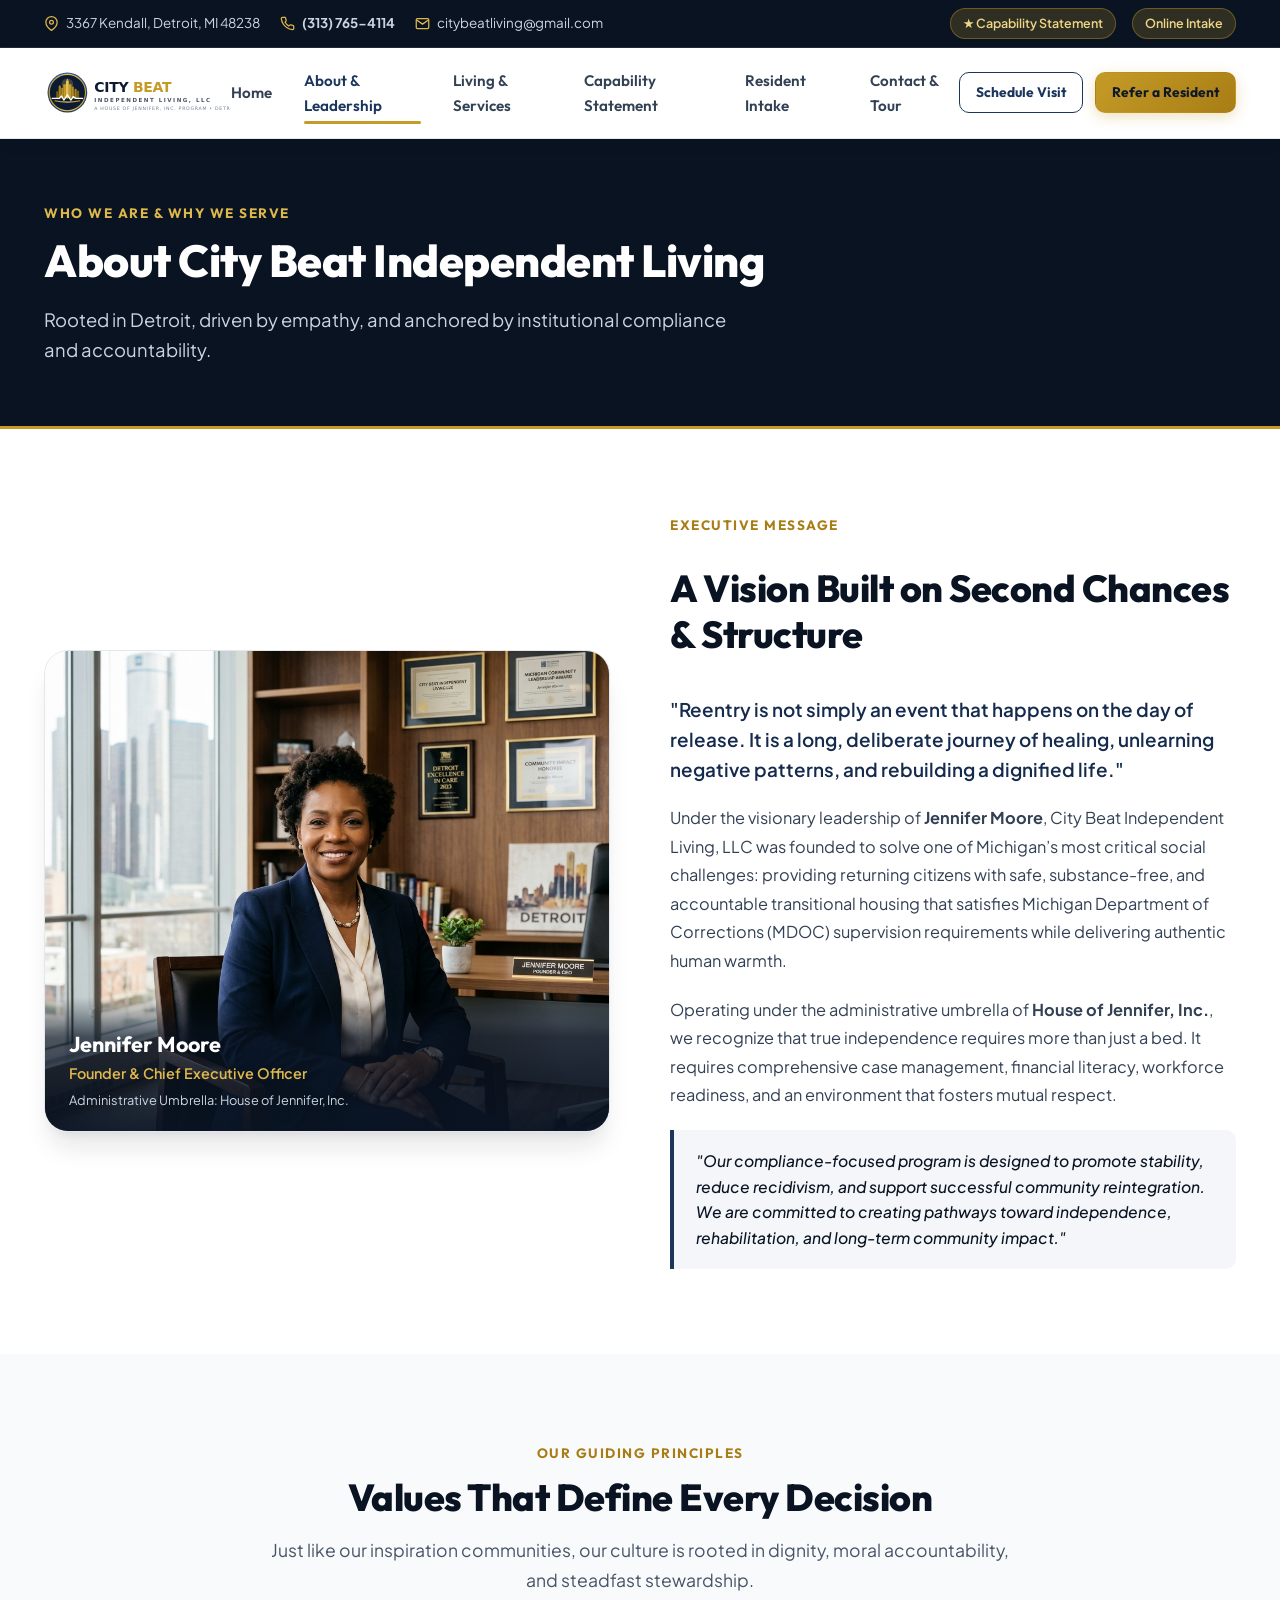
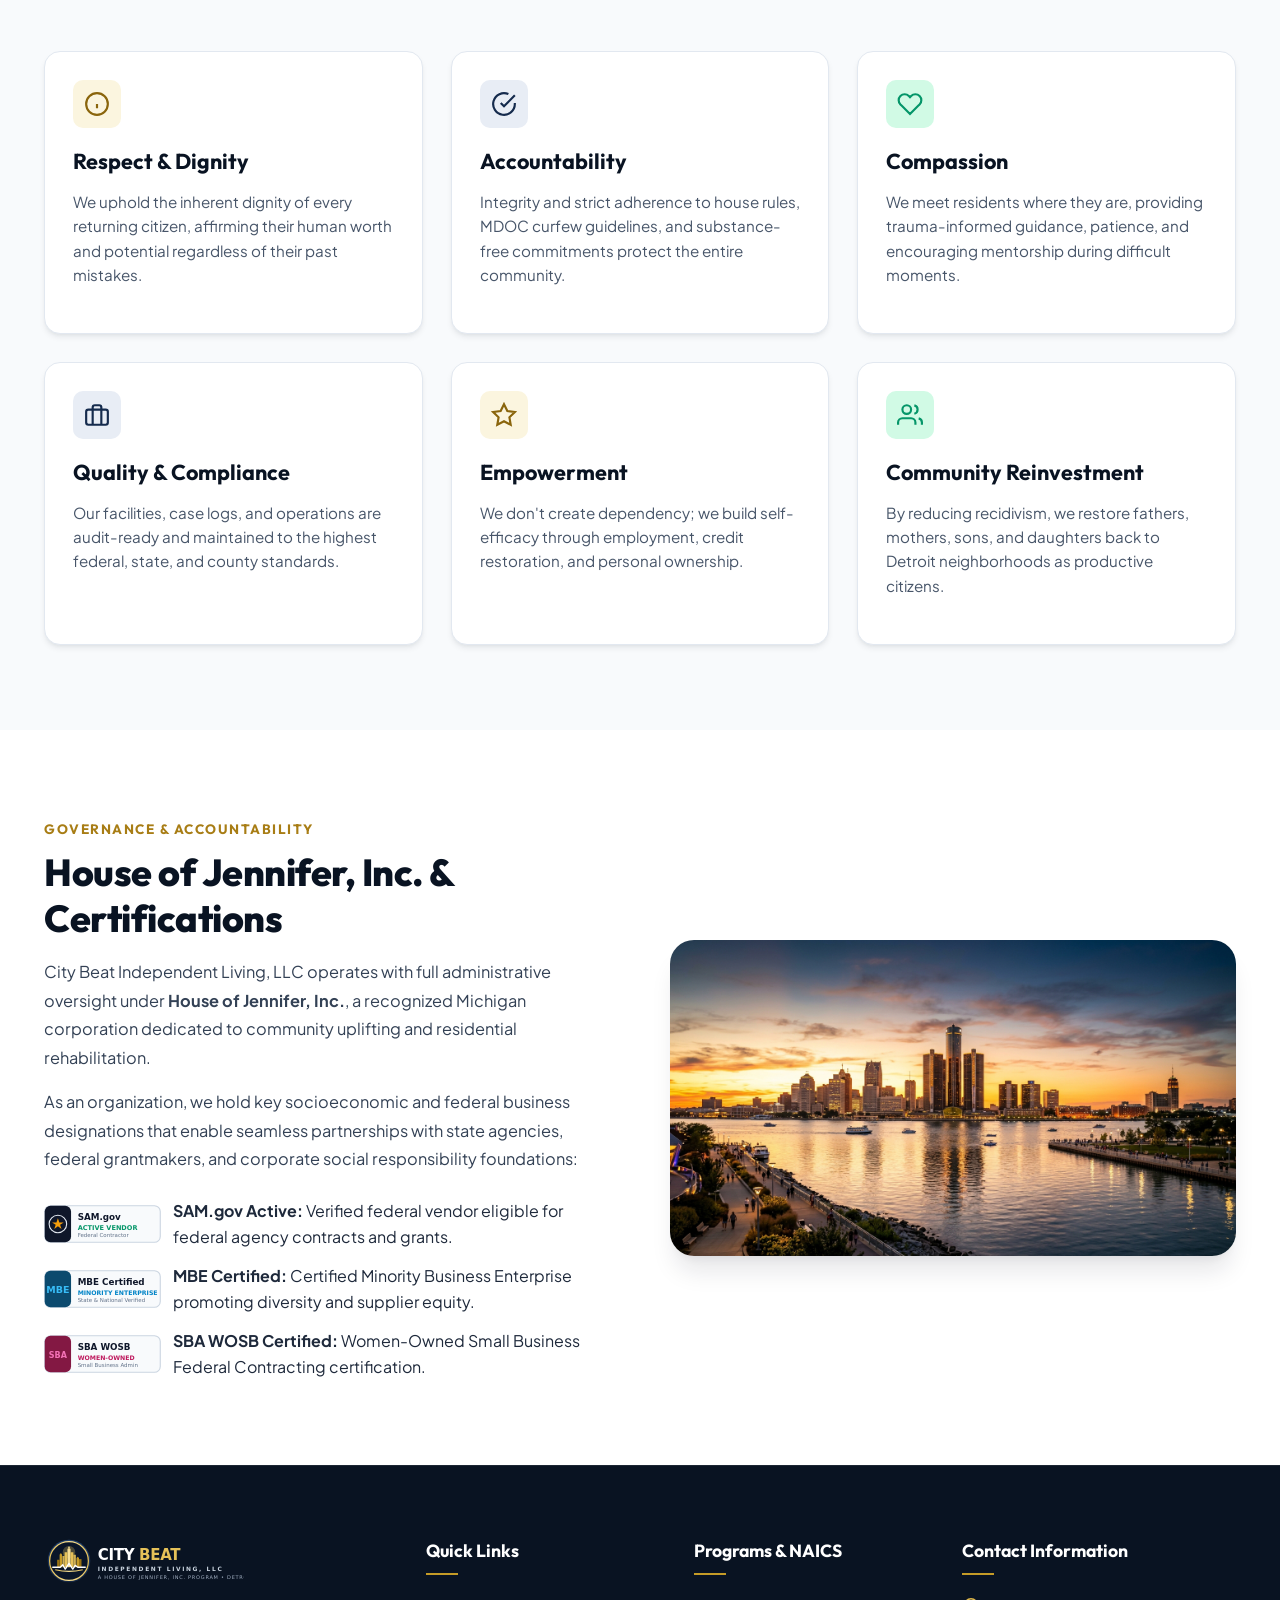
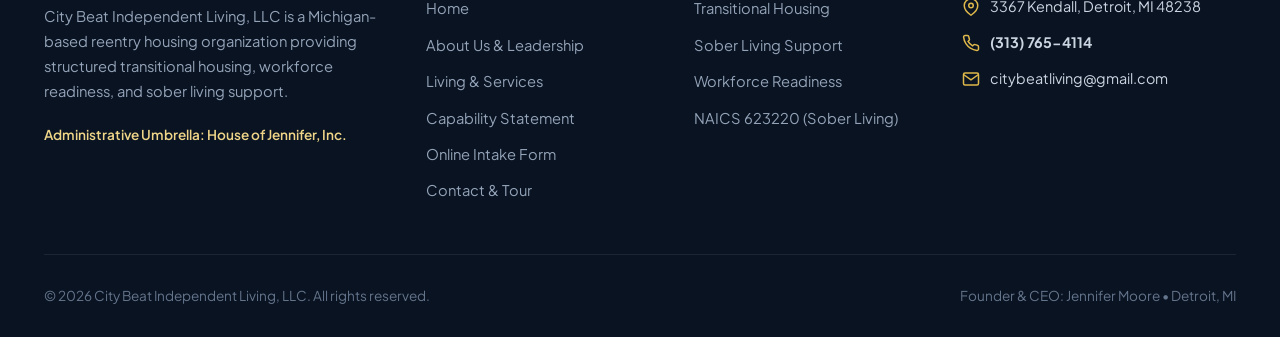
==== pages/about.html @ b64d77c6 "Build complete website for City Beat Independent Living LLC with capability statement, programs, and" ====
<!DOCTYPE html>
<html lang="en">
<head>
  <meta charset="UTF-8">
  <meta name="viewport" content="width=device-width, initial-scale=1.0">
  <title>About Us &amp; Leadership | City Beat Independent Living, LLC</title>
  <meta name="description" content="Learn about City Beat Independent Living, LLC, our Founder &amp; CEO Jennifer Moore, and our administrative umbrella House of Jennifer, Inc. Providing Michigan returning citizens with structured transitional housing.">
  <link rel="icon" type="image/svg+xml" href="../assets/icons/logo.svg">
  <link rel="stylesheet" href="../assets/css/style.css">
</head>
<body>

  <!-- Top Utility Bar -->
  <aside class="top-bar">
    <div class="container">
      <div class="top-bar-info">
        <span class="top-bar-item">
          <svg width="15" height="15" viewBox="0 0 24 24" fill="none" stroke="currentColor" stroke-width="2"><path d="M21 10c0 7-9 13-9 13s-9-6-9-13a9 9 0 0 1 18 0z"></path><circle cx="12" cy="10" r="3"></circle></svg>
          3367 Kendall, Detroit, MI 48238
        </span>
        <span class="top-bar-item">
          <svg width="15" height="15" viewBox="0 0 24 24" fill="none" stroke="currentColor" stroke-width="2"><path d="M22 16.92v3a2 2 0 0 1-2.18 2 19.79 19.79 0 0 1-8.63-3.07 19.5 19.5 0 0 1-6-6 19.79 19.79 0 0 1-3.07-8.67A2 2 0 0 1 4.11 2h3a2 2 0 0 1 2 1.72 12.84 12.84 0 0 0 .7 2.81 2 2 0 0 1-.45 2.11L8.09 9.91a16 16 0 0 0 6 6l1.27-1.27a2 2 0 0 1 2.11-.45 12.84 12.84 0 0 0 2.81.7A2 2 0 0 1 22 16.92z"></path></svg>
          <a href="tel:3137654114"><strong>(313) 765-4114</strong></a>
        </span>
        <span class="top-bar-item">
          <svg width="15" height="15" viewBox="0 0 24 24" fill="none" stroke="currentColor" stroke-width="2"><path d="M4 4h16c1.1 0 2 .9 2 2v12c0 1.1-.9 2-2 2H4c-1.1 0-2-.9-2-2V6c0-1.1.9-2 2-2z"></path><polyline points="22,6 12,13 2,6"></polyline></svg>
          <a href="mailto:citybeatliving@gmail.com">citybeatliving@gmail.com</a>
        </span>
      </div>
      <div class="top-bar-actions">
        <a href="capability-statement.html" class="top-pill-btn">★ Capability Statement</a>
        <a href="resident-application.html" class="top-pill-btn">Online Intake</a>
      </div>
    </div>
  </aside>

  <!-- Site Navigation Header -->
  <header class="site-header">
    <div class="container nav-container">
      <a href="../index.html" class="nav-brand">
        <img src="../assets/icons/logo.svg" alt="City Beat Independent Living Logo" class="brand-logo-img">
      </a>

      <nav class="nav-menu" id="navMenu">
        <a href="../index.html" class="nav-link">Home</a>
        <a href="about.html" class="nav-link active">About &amp; Leadership</a>
        <a href="programs.html" class="nav-link">Living &amp; Services</a>
        <a href="capability-statement.html" class="nav-link">Capability Statement</a>
        <a href="resident-application.html" class="nav-link">Resident Intake</a>
        <a href="contact.html" class="nav-link">Contact &amp; Tour</a>
      </nav>

      <div class="nav-cta-group">
        <a href="contact.html" class="btn btn-outline btn-sm">Schedule Visit</a>
        <a href="resident-application.html" class="btn btn-gold btn-sm">Refer a Resident</a>
      </div>

      <button class="mobile-toggle" id="mobileToggle" aria-label="Toggle navigation">
        <svg width="28" height="28" viewBox="0 0 24 24" fill="none" stroke="currentColor" stroke-width="2"><line x1="3" y1="12" x2="21" y2="12"></line><line x1="3" y1="6" x2="21" y2="6"></line><line x1="3" y1="18" x2="21" y2="18"></line></svg>
      </button>
    </div>
  </header>

  <main>
    <!-- Page Banner -->
    <section class="section-dark" style="padding: 60px 0; border-bottom: 3px solid var(--gold-500);">
      <div class="container">
        <span class="section-tag" style="color: var(--gold-400);">Who We Are &amp; Why We Serve</span>
        <h1 class="section-title" style="color: var(--white); font-size: 2.8rem;">About City Beat Independent Living</h1>
        <p style="color: var(--neutral-300); font-size: 1.15rem; max-width: 700px;">
          Rooted in Detroit, driven by empathy, and anchored by institutional compliance and accountability.
        </p>
      </div>
    </section>

    <!-- Detailed About Grid -->
    <section class="section">
      <div class="container about-grid">
        <div class="about-image-column">
          <div class="about-founder-card">
            <img src="../assets/images/founder-jennifer-moore.jpg" alt="Jennifer Moore, Founder and CEO of City Beat Independent Living LLC">
            <div class="founder-info-bar">
              <div class="founder-name">Jennifer Moore</div>
              <div class="founder-role">Founder &amp; Chief Executive Officer</div>
              <div class="founder-umbrella">Administrative Umbrella: House of Jennifer, Inc.</div>
            </div>
          </div>
        </div>

        <div class="about-content-column">
          <span class="section-tag">Executive Message</span>
          <h2 class="section-title">A Vision Built on Second Chances &amp; Structure</h2>
          <p class="about-lead">
            "Reentry is not simply an event that happens on the day of release. It is a long, deliberate journey of healing, unlearning negative patterns, and rebuilding a dignified life."
          </p>
          <p class="about-text">
            Under the visionary leadership of <strong>Jennifer Moore</strong>, City Beat Independent Living, LLC was founded to solve one of Michigan’s most critical social challenges: providing returning citizens with safe, substance-free, and accountable transitional housing that satisfies Michigan Department of Corrections (MDOC) supervision requirements while delivering authentic human warmth.
          </p>
          <p class="about-text">
            Operating under the administrative umbrella of <strong>House of Jennifer, Inc.</strong>, we recognize that true independence requires more than just a bed. It requires comprehensive case management, financial literacy, workforce readiness, and an environment that fosters mutual respect.
          </p>
          <div class="about-quote-box">
            "Our compliance-focused program is designed to promote stability, reduce recidivism, and support successful community reintegration. We are committed to creating pathways toward independence, rehabilitation, and long-term community impact."
          </div>
        </div>
      </div>
    </section>

    <!-- Core Values Section (Modelled after Church of Christ Care Community) -->
    <section class="section section-alt">
      <div class="container">
        <div class="section-header">
          <span class="section-tag">Our Guiding Principles</span>
          <h2 class="section-title">Values That Define Every Decision</h2>
          <p class="section-subtitle">
            Just like our inspiration communities, our culture is rooted in dignity, moral accountability, and steadfast stewardship.
          </p>
        </div>

        <div class="services-grid">
          <div class="service-card" style="padding: 28px;">
            <div class="service-icon-wrap" style="background: var(--gold-100); color: var(--gold-700);">
              <svg viewBox="0 0 24 24" fill="none" stroke="currentColor" stroke-width="2"><circle cx="12" cy="12" r="10"></circle><path d="M12 16v-4"></path><path d="M12 8h.01"></path></svg>
            </div>
            <h3 class="service-title">Respect &amp; Dignity</h3>
            <p class="service-desc">
              We uphold the inherent dignity of every returning citizen, affirming their human worth and potential regardless of their past mistakes.
            </p>
          </div>

          <div class="service-card" style="padding: 28px;">
            <div class="service-icon-wrap" style="background: var(--primary-100); color: var(--primary-700);">
              <svg viewBox="0 0 24 24" fill="none" stroke="currentColor" stroke-width="2"><path d="M22 11.08V12a10 10 0 1 1-5.93-9.14"></path><polyline points="22 4 12 14.01 9 11.01"></polyline></svg>
            </div>
            <h3 class="service-title">Accountability</h3>
            <p class="service-desc">
              Integrity and strict adherence to house rules, MDOC curfew guidelines, and substance-free commitments protect the entire community.
            </p>
          </div>

          <div class="service-card" style="padding: 28px;">
            <div class="service-icon-wrap" style="background: var(--emerald-100); color: var(--emerald-600);">
              <svg viewBox="0 0 24 24" fill="none" stroke="currentColor" stroke-width="2"><path d="M20.84 4.61a5.5 5.5 0 0 0-7.78 0L12 5.67l-1.06-1.06a5.5 5.5 0 0 0-7.78 7.78l1.06 1.06L12 21.23l7.78-7.78 1.06-1.06a5.5 5.5 0 0 0 0-7.78z"></path></svg>
            </div>
            <h3 class="service-title">Compassion</h3>
            <p class="service-desc">
              We meet residents where they are, providing trauma-informed guidance, patience, and encouraging mentorship during difficult moments.
            </p>
          </div>

          <div class="service-card" style="padding: 28px;">
            <div class="service-icon-wrap" style="background: var(--primary-100); color: var(--primary-700);">
              <svg viewBox="0 0 24 24" fill="none" stroke="currentColor" stroke-width="2"><rect x="2" y="7" width="20" height="14" rx="2" ry="2"></rect><path d="M16 21V5a2 2 0 0 0-2-2h-4a2 2 0 0 0-2 2v16"></path></svg>
            </div>
            <h3 class="service-title">Quality &amp; Compliance</h3>
            <p class="service-desc">
              Our facilities, case logs, and operations are audit-ready and maintained to the highest federal, state, and county standards.
            </p>
          </div>

          <div class="service-card" style="padding: 28px;">
            <div class="service-icon-wrap" style="background: var(--gold-100); color: var(--gold-700);">
              <svg viewBox="0 0 24 24" fill="none" stroke="currentColor" stroke-width="2"><polygon points="12 2 15.09 8.26 22 9.27 17 14.14 18.18 21.02 12 17.77 5.82 21.02 7 14.14 2 9.27 8.91 8.26 12 2"></polygon></svg>
            </div>
            <h3 class="service-title">Empowerment</h3>
            <p class="service-desc">
              We don't create dependency; we build self-efficacy through employment, credit restoration, and personal ownership.
            </p>
          </div>

          <div class="service-card" style="padding: 28px;">
            <div class="service-icon-wrap" style="background: var(--emerald-100); color: var(--emerald-600);">
              <svg viewBox="0 0 24 24" fill="none" stroke="currentColor" stroke-width="2"><path d="M17 21v-2a4 4 0 0 0-4-4H5a4 4 0 0 0-4 4v2"></path><circle cx="9" cy="7" r="4"></circle><path d="M23 21v-2a4 4 0 0 0-3-3.87"></path><path d="M16 3.13a4 4 0 0 1 0 7.75"></path></svg>
            </div>
            <h3 class="service-title">Community Reinvestment</h3>
            <p class="service-desc">
              By reducing recidivism, we restore fathers, mothers, sons, and daughters back to Detroit neighborhoods as productive citizens.
            </p>
          </div>
        </div>
      </div>
    </section>

    <!-- Administrative Umbrella & Certifications -->
    <section class="section">
      <div class="container">
        <div class="about-grid" style="align-items: center;">
          <div>
            <span class="section-tag">Governance &amp; Accountability</span>
            <h2 class="section-title">House of Jennifer, Inc. &amp; Certifications</h2>
            <p class="about-text" style="margin-bottom: 16px;">
              City Beat Independent Living, LLC operates with full administrative oversight under <strong>House of Jennifer, Inc.</strong>, a recognized Michigan corporation dedicated to community uplifting and residential rehabilitation.
            </p>
            <p class="about-text" style="margin-bottom: 24px;">
              As an organization, we hold key socioeconomic and federal business designations that enable seamless partnerships with state agencies, federal grantmakers, and corporate social responsibility foundations:
            </p>
            <ul style="display: flex; flex-direction: column; gap: 12px;">
              <li style="display: flex; gap: 12px; align-items: center;">
                <img src="../assets/icons/badge-sam.svg" alt="SAM.gov badge" style="height: 38px;">
                <span><strong>SAM.gov Active:</strong> Verified federal vendor eligible for federal agency contracts and grants.</span>
              </li>
              <li style="display: flex; gap: 12px; align-items: center;">
                <img src="../assets/icons/badge-mbe.svg" alt="MBE badge" style="height: 38px;">
                <span><strong>MBE Certified:</strong> Certified Minority Business Enterprise promoting diversity and supplier equity.</span>
              </li>
              <li style="display: flex; gap: 12px; align-items: center;">
                <img src="../assets/icons/badge-wosb.svg" alt="SBA WOSB badge" style="height: 38px;">
                <span><strong>SBA WOSB Certified:</strong> Women-Owned Small Business Federal Contracting certification.</span>
              </li>
            </ul>
          </div>
          <div>
            <div style="border-radius: var(--radius-xl); overflow: hidden; box-shadow: var(--shadow-xl);">
              <img src="../assets/images/detroit-skyline.jpg" alt="Detroit Riverfront Skyline at Sunset">
            </div>
          </div>
        </div>
      </div>
    </section>
  </main>

  <!-- Site Footer -->
  <footer class="site-footer">
    <div class="container">
      <div class="footer-grid">
        <div class="footer-col-brand">
          <img src="../assets/icons/logo-white.svg" alt="City Beat Logo" class="footer-logo-img">
          <p>
            City Beat Independent Living, LLC is a Michigan-based reentry housing organization providing structured transitional housing, workforce readiness, and sober living support.
          </p>
          <div style="font-size: 0.85rem; color: var(--gold-300); font-weight: 600;">
            Administrative Umbrella: House of Jennifer, Inc.
          </div>
        </div>
        <div>
          <h4 class="footer-heading">Quick Links</h4>
          <ul class="footer-links">
            <li><a href="../index.html" class="footer-link">Home</a></li>
            <li><a href="about.html" class="footer-link">About Us &amp; Leadership</a></li>
            <li><a href="programs.html" class="footer-link">Living &amp; Services</a></li>
            <li><a href="capability-statement.html" class="footer-link">Capability Statement</a></li>
            <li><a href="resident-application.html" class="footer-link">Online Intake Form</a></li>
            <li><a href="contact.html" class="footer-link">Contact &amp; Tour</a></li>
          </ul>
        </div>
        <div>
          <h4 class="footer-heading">Programs &amp; NAICS</h4>
          <ul class="footer-links">
            <li><a href="programs.html#transitional" class="footer-link">Transitional Housing</a></li>
            <li><a href="programs.html#sober" class="footer-link">Sober Living Support</a></li>
            <li><a href="programs.html#workforce" class="footer-link">Workforce Readiness</a></li>
            <li><a href="capability-statement.html" class="footer-link">NAICS 623220 (Sober Living)</a></li>
          </ul>
        </div>
        <div>
          <h4 class="footer-heading">Contact Information</h4>
          <div class="footer-contact-item">
            <svg width="18" height="18" viewBox="0 0 24 24" fill="none" stroke="currentColor" stroke-width="2"><path d="M21 10c0 7-9 13-9 13s-9-6-9-13a9 9 0 0 1 18 0z"></path><circle cx="12" cy="10" r="3"></circle></svg>
            <div>3367 Kendall, Detroit, MI 48238</div>
          </div>
          <div class="footer-contact-item">
            <svg width="18" height="18" viewBox="0 0 24 24" fill="none" stroke="currentColor" stroke-width="2"><path d="M22 16.92v3a2 2 0 0 1-2.18 2 19.79 19.79 0 0 1-8.63-3.07 19.5 19.5 0 0 1-6-6 19.79 19.79 0 0 1-3.07-8.67A2 2 0 0 1 4.11 2h3a2 2 0 0 1 2 1.72 12.84 12.84 0 0 0 .7 2.81 2 2 0 0 1-.45 2.11L8.09 9.91a16 16 0 0 0 6 6l1.27-1.27a2 2 0 0 1 2.11-.45 12.84 12.84 0 0 0 2.81.7A2 2 0 0 1 22 16.92z"></path></svg>
            <div><a href="tel:3137654114"><strong>(313) 765-4114</strong></a></div>
          </div>
          <div class="footer-contact-item">
            <svg width="18" height="18" viewBox="0 0 24 24" fill="none" stroke="currentColor" stroke-width="2"><path d="M4 4h16c1.1 0 2 .9 2 2v12c0 1.1-.9 2-2 2H4c-1.1 0-2-.9-2-2V6c0-1.1.9-2 2-2z"></path><polyline points="22,6 12,13 2,6"></polyline></svg>
            <div><a href="mailto:citybeatliving@gmail.com">citybeatliving@gmail.com</a></div>
          </div>
        </div>
      </div>
      <div class="footer-bottom">
        <div>&copy; <span class="current-year">2026</span> City Beat Independent Living, LLC. All rights reserved.</div>
        <div>Founder &amp; CEO: Jennifer Moore • Detroit, MI</div>
      </div>
    </div>
  </footer>

  <script src="../assets/js/main.js"></script>
</body>
</html>
---- assets/css/style.css ----
/* ==========================================================================
   CITY BEAT INDEPENDENT LIVING, LLC - MODERN DESIGN SYSTEM
   Modelled after Lourdes Senior Community & Church of Christ Care Community
   ========================================================================== */

@import url('https://fonts.googleapis.com/css2?family=Outfit:wght@400;500;600;700;800&family=Plus+Jakarta+Sans:wght@300;400;500;600;700;800&display=swap');

:root {
  /* Color Palette */
  --primary-900: #091322;
  --primary-800: #0e1e36;
  --primary-700: #152b4d;
  --primary-600: #1b365d; /* Main City Beat Navy */
  --primary-500: #254a7e;
  --primary-100: #e8edf5;
  --primary-50:  #f4f6fa;

  /* Accent Gold / Warmth (Faith, Hope, Dignity) */
  --gold-700: #8a650c;
  --gold-600: #a87d15;
  --gold-500: #c59b27; /* Main Warm Gold */
  --gold-400: #dfb84b;
  --gold-300: #eed588;
  --gold-100: #fbf5df;
  --gold-50:  #fdfcf6;

  /* Healing / Growth Green (Sober Living & Community) */
  --emerald-600: #059669;
  --emerald-500: #10b981;
  --emerald-100: #d1fae5;

  /* Neutrals */
  --neutral-900: #0f172a;
  --neutral-800: #1e293b;
  --neutral-700: #334155;
  --neutral-600: #475569;
  --neutral-500: #64748b;
  --neutral-400: #94a3b8;
  --neutral-300: #cbd5e1;
  --neutral-200: #e2e8f0;
  --neutral-100: #f1f5f9;
  --neutral-50:  #f8fafc;
  --white:       #ffffff;

  /* Typography */
  --font-heading: 'Outfit', -apple-system, BlinkMacSystemFont, 'Segoe UI', Roboto, sans-serif;
  --font-body: 'Plus Jakarta Sans', -apple-system, BlinkMacSystemFont, 'Segoe UI', Roboto, sans-serif;

  /* Shadows */
  --shadow-sm: 0 1px 2px 0 rgba(0, 0, 0, 0.05);
  --shadow-md: 0 4px 6px -1px rgba(15, 23, 42, 0.08), 0 2px 4px -2px rgba(15, 23, 42, 0.06);
  --shadow-lg: 0 10px 15px -3px rgba(15, 23, 42, 0.08), 0 4px 6px -4px rgba(15, 23, 42, 0.04);
  --shadow-xl: 0 20px 25px -5px rgba(15, 23, 42, 0.1), 0 8px 10px -6px rgba(15, 23, 42, 0.06);
  --shadow-card-hover: 0 20px 35px -8px rgba(27, 54, 93, 0.16);

  /* Radius */
  --radius-sm: 6px;
  --radius-md: 10px;
  --radius-lg: 16px;
  --radius-xl: 24px;
  --radius-full: 9999px;

  /* Transitions */
  --transition-fast: 0.18s ease;
  --transition-normal: 0.3s ease;
  --transition-slow: 0.5s ease;
}

/* Reset & Box Sizing */
*, *::before, *::after {
  box-sizing: border-box;
  margin: 0;
  padding: 0;
}

html {
  scroll-behavior: smooth;
  font-size: 16px;
}

body {
  font-family: var(--font-body);
  color: var(--neutral-800);
  background-color: var(--white);
  line-height: 1.65;
  -webkit-font-smoothing: antialiased;
  -moz-osx-font-smoothing: grayscale;
  overflow-x: hidden;
}

img {
  max-width: 100%;
  height: auto;
  display: block;
}

a {
  color: inherit;
  text-decoration: none;
  transition: color var(--transition-fast);
}

ul, ol {
  list-style: none;
}

button, input, select, textarea {
  font: inherit;
}

/* Container */
.container {
  width: 100%;
  max-width: 1240px;
  margin: 0 auto;
  padding: 0 24px;
}

.container-narrow {
  max-width: 960px;
  margin: 0 auto;
  padding: 0 24px;
}

/* ==========================================================================
   TOP UTILITY BAR (Inspired by Lourdes and COFCCC)
   ========================================================================== */
.top-bar {
  background-color: var(--primary-900);
  color: var(--neutral-300);
  font-size: 0.84rem;
  border-bottom: 1px solid rgba(255, 255, 255, 0.1);
  padding: 8px 0;
}

.top-bar .container {
  display: flex;
  justify-content: space-between;
  align-items: center;
  flex-wrap: wrap;
  gap: 12px;
}

.top-bar-info {
  display: flex;
  align-items: center;
  gap: 20px;
  flex-wrap: wrap;
}

.top-bar-item {
  display: inline-flex;
  align-items: center;
  gap: 7px;
  color: var(--neutral-300);
}

.top-bar-item svg {
  color: var(--gold-400);
  flex-shrink: 0;
}

.top-bar-item a:hover {
  color: var(--gold-300);
}

.top-bar-actions {
  display: flex;
  align-items: center;
  gap: 16px;
}

.top-pill-btn {
  display: inline-flex;
  align-items: center;
  gap: 6px;
  padding: 4px 12px;
  border-radius: var(--radius-full);
  font-size: 0.78rem;
  font-weight: 600;
  background: rgba(197, 155, 39, 0.2);
  color: var(--gold-300);
  border: 1px solid rgba(197, 155, 39, 0.4);
  transition: all var(--transition-fast);
}

.top-pill-btn:hover {
  background: var(--gold-500);
  color: var(--primary-900);
  border-color: var(--gold-500);
}

/* ==========================================================================
   MAIN NAVIGATION HEADER
   ========================================================================== */
.site-header {
  position: sticky;
  top: 0;
  z-index: 1000;
  background: rgba(255, 255, 255, 0.96);
  backdrop-filter: blur(12px);
  -webkit-backdrop-filter: blur(12px);
  border-bottom: 1px solid var(--neutral-200);
  box-shadow: 0 4px 20px rgba(15, 23, 42, 0.04);
  transition: all var(--transition-normal);
}

.site-header.scrolled {
  box-shadow: 0 6px 25px rgba(15, 23, 42, 0.08);
}

.nav-container {
  display: flex;
  align-items: center;
  justify-content: space-between;
  padding: 14px 24px;
}

.nav-brand {
  display: flex;
  align-items: center;
  text-decoration: none;
}

.brand-logo-img {
  height: 52px;
  width: auto;
  object-fit: contain;
}

.nav-menu {
  display: flex;
  align-items: center;
  gap: 32px;
}

.nav-link {
  font-family: var(--font-heading);
  font-weight: 600;
  font-size: 0.95rem;
  color: var(--neutral-700);
  position: relative;
  padding: 6px 0;
  transition: color var(--transition-fast);
}

.nav-link:hover,
.nav-link.active {
  color: var(--primary-600);
}

.nav-link::after {
  content: '';
  position: absolute;
  bottom: 0;
  left: 0;
  width: 0;
  height: 2.5px;
  background: var(--gold-500);
  border-radius: 2px;
  transition: width var(--transition-fast);
}

.nav-link:hover::after,
.nav-link.active::after {
  width: 100%;
}

.nav-cta-group {
  display: flex;
  align-items: center;
  gap: 12px;
}

/* Mobile Hamburger */
.mobile-toggle {
  display: none;
  background: none;
  border: none;
  cursor: pointer;
  padding: 8px;
  color: var(--primary-800);
}

.mobile-toggle svg {
  width: 28px;
  height: 28px;
}

/* ==========================================================================
   BUTTONS
   ========================================================================== */
.btn {
  display: inline-flex;
  align-items: center;
  justify-content: center;
  gap: 8px;
  padding: 11px 22px;
  border-radius: var(--radius-md);
  font-family: var(--font-heading);
  font-weight: 700;
  font-size: 0.94rem;
  text-align: center;
  cursor: pointer;
  border: 1px solid transparent;
  transition: all var(--transition-fast);
  white-space: nowrap;
}

.btn-primary {
  background: var(--primary-600);
  color: var(--white);
  box-shadow: 0 4px 12px rgba(27, 54, 93, 0.25);
}

.btn-primary:hover {
  background: var(--primary-700);
  color: var(--white);
  transform: translateY(-2px);
  box-shadow: 0 6px 16px rgba(27, 54, 93, 0.35);
}

.btn-gold {
  background: linear-gradient(135deg, var(--gold-500), var(--gold-600));
  color: var(--neutral-900);
  box-shadow: 0 4px 14px rgba(197, 155, 39, 0.3);
}

.btn-gold:hover {
  background: linear-gradient(135deg, var(--gold-400), var(--gold-500));
  color: var(--neutral-900);
  transform: translateY(-2px);
  box-shadow: 0 6px 18px rgba(197, 155, 39, 0.45);
}

.btn-outline {
  background: transparent;
  color: var(--primary-600);
  border-color: var(--primary-600);
}

.btn-outline:hover {
  background: var(--primary-50);
  color: var(--primary-700);
  border-color: var(--primary-700);
}

.btn-outline-white {
  background: transparent;
  color: var(--white);
  border-color: rgba(255, 255, 255, 0.6);
}

.btn-outline-white:hover {
  background: rgba(255, 255, 255, 0.15);
  border-color: var(--white);
  color: var(--white);
}

.btn-sm {
  padding: 8px 16px;
  font-size: 0.86rem;
}

.btn-lg {
  padding: 14px 28px;
  font-size: 1.05rem;
}

/* ==========================================================================
   HERO SECTION
   ========================================================================== */
.hero-section {
  position: relative;
  background: linear-gradient(135deg, var(--primary-900) 0%, var(--primary-800) 50%, var(--primary-700) 100%);
  color: var(--white);
  padding: 80px 0 90px;
  overflow: hidden;
}

.hero-backdrop-pattern {
  position: absolute;
  top: 0;
  left: 0;
  right: 0;
  bottom: 0;
  opacity: 0.08;
  background-image: radial-gradient(#E5C158 1px, transparent 1px);
  background-size: 24px 24px;
  pointer-events: none;
}

.hero-grid {
  display: grid;
  grid-template-columns: 1.15fr 0.85fr;
  gap: 50px;
  align-items: center;
  position: relative;
  z-index: 10;
}

.hero-pill {
  display: inline-flex;
  align-items: center;
  gap: 8px;
  background: rgba(197, 155, 39, 0.18);
  border: 1px solid rgba(197, 155, 39, 0.5);
  color: var(--gold-300);
  padding: 6px 14px;
  border-radius: var(--radius-full);
  font-size: 0.85rem;
  font-weight: 700;
  letter-spacing: 0.5px;
  text-transform: uppercase;
  margin-bottom: 20px;
}

.hero-title {
  font-family: var(--font-heading);
  font-size: 3.25rem;
  line-height: 1.15;
  font-weight: 800;
  margin-bottom: 20px;
  letter-spacing: -0.5px;
}

.hero-title span.gold-text {
  color: var(--gold-400);
  background: linear-gradient(120deg, #E5C158, #F7DF94);
  -webkit-background-clip: text;
  -webkit-text-fill-color: transparent;
}

.hero-description {
  font-size: 1.15rem;
  line-height: 1.7;
  color: var(--neutral-300);
  margin-bottom: 32px;
  max-width: 620px;
}

.hero-cta-group {
  display: flex;
  gap: 16px;
  flex-wrap: wrap;
  margin-bottom: 40px;
}

.hero-badges-row {
  display: flex;
  align-items: center;
  gap: 16px;
  flex-wrap: wrap;
  padding-top: 24px;
  border-top: 1px solid rgba(255, 255, 255, 0.12);
}

.hero-badge-item {
  display: flex;
  align-items: center;
  gap: 8px;
  font-size: 0.85rem;
  font-weight: 600;
  color: var(--neutral-300);
}

.hero-badge-item svg {
  color: var(--gold-400);
}

/* Hero Media Box */
.hero-media-wrapper {
  position: relative;
}

.hero-image-card {
  position: relative;
  border-radius: var(--radius-xl);
  overflow: hidden;
  box-shadow: 0 25px 50px -12px rgba(0, 0, 0, 0.5);
  border: 4px solid rgba(255, 255, 255, 0.15);
}

.hero-image-card img {
  width: 100%;
  height: 480px;
  object-fit: cover;
  transition: transform var(--transition-slow);
}

.hero-image-card:hover img {
  transform: scale(1.02);
}

.hero-floating-quote {
  position: absolute;
  bottom: -20px;
  left: -20px;
  background: var(--white);
  color: var(--neutral-900);
  padding: 18px 22px;
  border-radius: var(--radius-lg);
  box-shadow: 0 15px 35px rgba(0, 0, 0, 0.25);
  max-width: 320px;
  border-left: 5px solid var(--gold-500);
  z-index: 20;
}

.hero-floating-quote p {
  font-size: 0.9rem;
  font-weight: 600;
  color: var(--neutral-800);
  line-height: 1.4;
  margin-bottom: 4px;
}

.hero-floating-quote span {
  font-size: 0.78rem;
  color: var(--neutral-500);
}

/* ==========================================================================
   ACCREDITATION & CERTIFICATIONS BANNER
   ========================================================================== */
.trust-banner {
  background: var(--neutral-50);
  border-bottom: 1px solid var(--neutral-200);
  padding: 24px 0;
}

.trust-banner-content {
  display: flex;
  align-items: center;
  justify-content: space-between;
  flex-wrap: wrap;
  gap: 24px;
}

.trust-label {
  font-family: var(--font-heading);
  font-size: 0.95rem;
  font-weight: 700;
  color: var(--neutral-700);
  text-transform: uppercase;
  letter-spacing: 0.5px;
}

.trust-badges-grid {
  display: flex;
  align-items: center;
  gap: 18px;
  flex-wrap: wrap;
}

.cert-badge-link {
  display: inline-block;
  transition: transform var(--transition-fast);
}

.cert-badge-link:hover {
  transform: translateY(-2px);
}

.cert-badge-link img {
  height: 44px;
  width: auto;
}

/* ==========================================================================
   SECTION HEADINGS & COMMONS
   ========================================================================== */
.section {
  padding: 85px 0;
}

.section-alt {
  background-color: var(--neutral-50);
}

.section-dark {
  background-color: var(--primary-900);
  color: var(--white);
}

.section-header {
  text-align: center;
  max-width: 760px;
  margin: 0 auto 55px;
}

.section-header.left-aligned {
  text-align: left;
  margin-left: 0;
}

.section-tag {
  display: inline-block;
  font-family: var(--font-heading);
  font-size: 0.85rem;
  font-weight: 700;
  color: var(--gold-600);
  text-transform: uppercase;
  letter-spacing: 1.5px;
  margin-bottom: 10px;
}

.section-title {
  font-family: var(--font-heading);
  font-size: 2.35rem;
  font-weight: 800;
  color: var(--primary-900);
  line-height: 1.22;
  margin-bottom: 16px;
  letter-spacing: -0.5px;
}

.section-dark .section-title {
  color: var(--white);
}

.section-subtitle {
  font-size: 1.1rem;
  color: var(--neutral-600);
  line-height: 1.7;
}

.section-dark .section-subtitle {
  color: var(--neutral-300);
}

/* ==========================================================================
   ABOUT / MISSION / FOUNDER SPOTLIGHT
   ========================================================================== */
.about-grid {
  display: grid;
  grid-template-columns: 1fr 1fr;
  gap: 60px;
  align-items: center;
}

.about-image-column {
  position: relative;
}

.about-founder-card {
  position: relative;
  border-radius: var(--radius-xl);
  overflow: hidden;
  box-shadow: var(--shadow-xl);
  border: 1px solid var(--neutral-200);
}

.about-founder-card img {
  width: 100%;
  height: 480px;
  object-fit: cover;
}

.founder-info-bar {
  position: absolute;
  bottom: 0;
  left: 0;
  right: 0;
  background: linear-gradient(to top, rgba(9, 19, 34, 0.95) 0%, rgba(9, 19, 34, 0.7) 70%, transparent 100%);
  color: var(--white);
  padding: 30px 24px 20px;
}

.founder-name {
  font-family: var(--font-heading);
  font-size: 1.35rem;
  font-weight: 700;
}

.founder-role {
  color: var(--gold-400);
  font-size: 0.9rem;
  font-weight: 600;
}

.founder-umbrella {
  font-size: 0.8rem;
  color: var(--neutral-300);
  margin-top: 4px;
}

.about-content-column {
  display: flex;
  flex-direction: column;
  gap: 20px;
}

.about-lead {
  font-size: 1.18rem;
  font-weight: 600;
  color: var(--primary-700);
  line-height: 1.6;
}

.about-text {
  color: var(--neutral-700);
  font-size: 1.02rem;
  line-height: 1.75;
}

.about-quote-box {
  background: var(--primary-50);
  border-left: 4px solid var(--primary-600);
  padding: 18px 22px;
  border-radius: 0 var(--radius-md) var(--radius-md) 0;
  font-style: italic;
  color: var(--primary-900);
  font-weight: 500;
  font-size: 0.98rem;
}

.about-stats-grid {
  display: grid;
  grid-template-columns: repeat(3, 1fr);
  gap: 16px;
  margin-top: 10px;
}

.stat-card {
  background: var(--white);
  border: 1px solid var(--neutral-200);
  padding: 16px;
  border-radius: var(--radius-md);
  text-align: center;
  box-shadow: var(--shadow-sm);
}

.stat-number {
  font-family: var(--font-heading);
  font-size: 1.75rem;
  font-weight: 800;
  color: var(--primary-600);
}

.stat-label {
  font-size: 0.8rem;
  font-weight: 600;
  color: var(--neutral-600);
  text-transform: uppercase;
  margin-top: 4px;
}

/* ==========================================================================
   CORE LIVING & SUPPORT SERVICES (Modelled after Lourdes & COFCCC)
   ========================================================================== */
.services-grid {
  display: grid;
  grid-template-columns: repeat(3, 1fr);
  gap: 28px;
}

.service-card {
  background: var(--white);
  border-radius: var(--radius-lg);
  border: 1px solid var(--neutral-200);
  box-shadow: var(--shadow-md);
  overflow: hidden;
  display: flex;
  flex-direction: column;
  transition: all var(--transition-normal);
}

.service-card:hover {
  transform: translateY(-6px);
  box-shadow: var(--shadow-card-hover);
  border-color: var(--gold-400);
}

.service-card-media {
  height: 200px;
  overflow: hidden;
  position: relative;
}

.service-card-media img {
  width: 100%;
  height: 100%;
  object-fit: cover;
  transition: transform var(--transition-slow);
}

.service-card:hover .service-card-media img {
  transform: scale(1.06);
}

.service-category-tag {
  position: absolute;
  top: 14px;
  left: 14px;
  background: var(--primary-900);
  color: var(--gold-300);
  font-size: 0.75rem;
  font-weight: 700;
  text-transform: uppercase;
  letter-spacing: 0.5px;
  padding: 4px 10px;
  border-radius: var(--radius-full);
}

.service-card-body {
  padding: 24px;
  display: flex;
  flex-direction: column;
  flex-grow: 1;
}

.service-icon-wrap {
  width: 48px;
  height: 48px;
  border-radius: var(--radius-md);
  background: var(--primary-50);
  color: var(--primary-600);
  display: flex;
  align-items: center;
  justify-content: center;
  margin-bottom: 16px;
}

.service-icon-wrap svg {
  width: 26px;
  height: 26px;
}

.service-title {
  font-family: var(--font-heading);
  font-size: 1.35rem;
  font-weight: 700;
  color: var(--primary-900);
  margin-bottom: 10px;
}

.service-desc {
  font-size: 0.95rem;
  color: var(--neutral-600);
  line-height: 1.6;
  margin-bottom: 18px;
  flex-grow: 1;
}

.service-highlights {
  margin-bottom: 20px;
  border-top: 1px solid var(--neutral-100);
  padding-top: 14px;
}

.service-highlights li {
  font-size: 0.88rem;
  color: var(--neutral-700);
  margin-bottom: 6px;
  display: flex;
  align-items: center;
  gap: 8px;
}

.service-highlights li svg {
  color: var(--emerald-600);
  width: 16px;
  height: 16px;
  flex-shrink: 0;
}

.service-card-footer {
  margin-top: auto;
}

.service-link {
  display: inline-flex;
  align-items: center;
  gap: 6px;
  font-family: var(--font-heading);
  font-weight: 700;
  font-size: 0.92rem;
  color: var(--primary-600);
}

.service-link:hover {
  color: var(--gold-600);
}

/* ==========================================================================
   COMPETENCIES & DIFFERENTIATORS MATRIX
   ========================================================================== */
.matrix-container {
  display: grid;
  grid-template-columns: 1fr 1fr;
  gap: 40px;
}

.matrix-column {
  background: var(--white);
  border-radius: var(--radius-xl);
  border: 1px solid var(--neutral-200);
  padding: 36px;
  box-shadow: var(--shadow-md);
}

.matrix-header {
  display: flex;
  align-items: center;
  gap: 16px;
  margin-bottom: 24px;
  padding-bottom: 20px;
  border-bottom: 2px solid var(--neutral-100);
}

.matrix-header-icon {
  width: 52px;
  height: 52px;
  border-radius: var(--radius-lg);
  display: flex;
  align-items: center;
  justify-content: center;
  flex-shrink: 0;
}

.matrix-header-icon.blue {
  background: var(--primary-100);
  color: var(--primary-600);
}

.matrix-header-icon.gold {
  background: var(--gold-100);
  color: var(--gold-600);
}

.matrix-title {
  font-family: var(--font-heading);
  font-size: 1.5rem;
  font-weight: 800;
  color: var(--primary-900);
}

.matrix-subtitle {
  font-size: 0.9rem;
  color: var(--neutral-500);
}

.competency-list {
  display: flex;
  flex-direction: column;
  gap: 14px;
}

.competency-item {
  display: flex;
  align-items: flex-start;
  gap: 14px;
  padding: 12px 14px;
  border-radius: var(--radius-md);
  background: var(--neutral-50);
  border: 1px solid var(--neutral-200);
  transition: all var(--transition-fast);
}

.competency-item:hover {
  background: var(--white);
  border-color: var(--primary-500);
  box-shadow: var(--shadow-sm);
  transform: translateX(4px);
}

.competency-bullet {
  width: 24px;
  height: 24px;
  border-radius: 50%;
  background: var(--primary-600);
  color: var(--white);
  display: flex;
  align-items: center;
  justify-content: center;
  font-size: 0.75rem;
  font-weight: 700;
  flex-shrink: 0;
  margin-top: 2px;
}

.competency-item.differentiator .competency-bullet {
  background: var(--gold-600);
}

.competency-content h4 {
  font-family: var(--font-heading);
  font-size: 1.02rem;
  font-weight: 700;
  color: var(--neutral-900);
  margin-bottom: 2px;
}

.competency-content p {
  font-size: 0.88rem;
  color: var(--neutral-600);
  line-height: 1.45;
}

/* ==========================================================================
   4-PHASE PATHWAY TO INDEPENDENCE
   ========================================================================== */
.pathway-grid {
  display: grid;
  grid-template-columns: repeat(4, 1fr);
  gap: 20px;
  position: relative;
}

.pathway-card {
  background: var(--white);
  border: 1px solid var(--neutral-200);
  border-radius: var(--radius-lg);
  padding: 28px 20px;
  position: relative;
  box-shadow: var(--shadow-sm);
  transition: all var(--transition-normal);
}

.pathway-card:hover {
  transform: translateY(-4px);
  box-shadow: var(--shadow-lg);
  border-color: var(--gold-400);
}

.pathway-step-number {
  display: inline-block;
  background: var(--primary-900);
  color: var(--gold-400);
  font-family: var(--font-heading);
  font-size: 0.82rem;
  font-weight: 800;
  padding: 4px 10px;
  border-radius: var(--radius-full);
  margin-bottom: 14px;
  letter-spacing: 0.5px;
}

.pathway-step-title {
  font-family: var(--font-heading);
  font-size: 1.25rem;
  font-weight: 700;
  color: var(--primary-900);
  margin-bottom: 8px;
}

.pathway-timeframe {
  font-size: 0.85rem;
  font-weight: 600;
  color: var(--emerald-600);
  margin-bottom: 12px;
}

.pathway-desc {
  font-size: 0.9rem;
  color: var(--neutral-600);
  line-height: 1.55;
  margin-bottom: 14px;
}

.pathway-milestones {
  border-top: 1px solid var(--neutral-100);
  padding-top: 12px;
}

.pathway-milestones li {
  font-size: 0.82rem;
  color: var(--neutral-700);
  margin-bottom: 5px;
  display: flex;
  align-items: center;
  gap: 6px;
}

.pathway-milestones li::before {
  content: '✓';
  color: var(--gold-600);
  font-weight: 800;
}

/* ==========================================================================
   FACILITY & CAMPUS SHOWCASE
   ========================================================================== */
.gallery-grid {
  display: grid;
  grid-template-columns: repeat(3, 1fr);
  gap: 24px;
}

.gallery-item {
  position: relative;
  border-radius: var(--radius-lg);
  overflow: hidden;
  height: 280px;
  box-shadow: var(--shadow-md);
  border: 1px solid var(--neutral-200);
}

.gallery-item img {
  width: 100%;
  height: 100%;
  object-fit: cover;
  transition: transform var(--transition-slow);
}

.gallery-item:hover img {
  transform: scale(1.08);
}

.gallery-overlay {
  position: absolute;
  bottom: 0;
  left: 0;
  right: 0;
  background: linear-gradient(to top, rgba(9, 19, 34, 0.9) 0%, rgba(9, 19, 34, 0.4) 60%, transparent 100%);
  color: var(--white);
  padding: 24px 18px 16px;
}

.gallery-overlay h4 {
  font-family: var(--font-heading);
  font-size: 1.15rem;
  font-weight: 700;
  margin-bottom: 2px;
}

.gallery-overlay p {
  font-size: 0.84rem;
  color: var(--neutral-300);
}

/* ==========================================================================
   CAPABILITY STATEMENT STRIP / PROCUREMENT SUMMARY
   ========================================================================== */
.capability-box {
  background: linear-gradient(135deg, var(--primary-900), var(--primary-800));
  border-radius: var(--radius-xl);
  color: var(--white);
  padding: 48px;
  box-shadow: var(--shadow-xl);
  border: 1px solid rgba(229, 193, 88, 0.25);
}

.capability-grid {
  display: grid;
  grid-template-columns: 1.1fr 0.9fr;
  gap: 40px;
  align-items: center;
}

.capability-data-table {
  background: rgba(255, 255, 255, 0.05);
  border-radius: var(--radius-lg);
  padding: 24px;
  border: 1px solid rgba(255, 255, 255, 0.1);
}

.data-row {
  display: flex;
  justify-content: space-between;
  padding: 10px 0;
  border-bottom: 1px solid rgba(255, 255, 255, 0.08);
  font-size: 0.92rem;
}

.data-row:last-child {
  border-bottom: none;
}

.data-label {
  color: var(--gold-300);
  font-weight: 600;
}

.data-value {
  color: var(--white);
  font-weight: 700;
  text-align: right;
}

/* ==========================================================================
   TESTIMONIALS / SUCCESS STORIES
   ========================================================================== */
.testimonials-grid {
  display: grid;
  grid-template-columns: repeat(3, 1fr);
  gap: 28px;
}

.testimonial-card {
  background: var(--white);
  border: 1px solid var(--neutral-200);
  border-radius: var(--radius-lg);
  padding: 32px 24px;
  box-shadow: var(--shadow-sm);
  display: flex;
  flex-direction: column;
  position: relative;
  transition: all var(--transition-normal);
}

.testimonial-card:hover {
  transform: translateY(-4px);
  box-shadow: var(--shadow-lg);
}

.testimonial-stars {
  color: var(--gold-500);
  margin-bottom: 14px;
  font-size: 1.1rem;
}

.testimonial-quote {
  font-size: 0.98rem;
  line-height: 1.65;
  color: var(--neutral-700);
  font-style: italic;
  margin-bottom: 20px;
  flex-grow: 1;
}

.testimonial-author {
  display: flex;
  align-items: center;
  gap: 12px;
  border-top: 1px solid var(--neutral-100);
  padding-top: 16px;
}

.author-avatar {
  width: 44px;
  height: 44px;
  border-radius: 50%;
  background: var(--primary-100);
  color: var(--primary-700);
  display: flex;
  align-items: center;
  justify-content: center;
  font-weight: 700;
  font-size: 1rem;
}

.author-details h5 {
  font-family: var(--font-heading);
  font-size: 0.96rem;
  font-weight: 700;
  color: var(--neutral-900);
}

.author-details span {
  font-size: 0.8rem;
  color: var(--neutral-500);
}

/* ==========================================================================
   FAQ ACCORDION
   ========================================================================== */
.faq-list {
  max-width: 820px;
  margin: 0 auto;
  display: flex;
  flex-direction: column;
  gap: 14px;
}

.faq-item {
  border: 1px solid var(--neutral-200);
  border-radius: var(--radius-md);
  background: var(--white);
  overflow: hidden;
  transition: border-color var(--transition-fast);
}

.faq-item.active {
  border-color: var(--primary-500);
  box-shadow: var(--shadow-sm);
}

.faq-question {
  width: 100%;
  text-align: left;
  background: none;
  border: none;
  padding: 20px 24px;
  font-family: var(--font-heading);
  font-size: 1.08rem;
  font-weight: 700;
  color: var(--neutral-900);
  display: flex;
  justify-content: space-between;
  align-items: center;
  cursor: pointer;
}

.faq-question:hover {
  color: var(--primary-600);
}

.faq-icon {
  font-size: 1.3rem;
  font-weight: 400;
  color: var(--neutral-400);
  transition: transform var(--transition-fast);
}

.faq-item.active .faq-icon {
  transform: rotate(45deg);
  color: var(--gold-600);
}

.faq-answer {
  max-height: 0;
  overflow: hidden;
  transition: max-height var(--transition-normal);
  padding: 0 24px;
  color: var(--neutral-600);
  font-size: 0.98rem;
  line-height: 1.7;
}

.faq-item.active .faq-answer {
  padding-bottom: 20px;
}

/* ==========================================================================
   RESIDENT INTAKE & REFERRAL FORM (Interactive)
   ========================================================================== */
.referral-form-card {
  background: var(--white);
  border-radius: var(--radius-xl);
  border: 1px solid var(--neutral-200);
  padding: 40px;
  box-shadow: var(--shadow-xl);
}

.form-grid-2 {
  display: grid;
  grid-template-columns: 1fr 1fr;
  gap: 20px;
}

.form-group {
  display: flex;
  flex-direction: column;
  gap: 6px;
  margin-bottom: 18px;
}

.form-group.full-width {
  grid-column: 1 / -1;
}

.form-label {
  font-family: var(--font-heading);
  font-size: 0.92rem;
  font-weight: 700;
  color: var(--neutral-800);
}

.form-label span.req {
  color: #dc2626;
}

.form-control {
  width: 100%;
  padding: 12px 16px;
  border-radius: var(--radius-md);
  border: 1.5px solid var(--neutral-300);
  background: var(--white);
  color: var(--neutral-800);
  font-size: 0.95rem;
  transition: all var(--transition-fast);
}

.form-control:focus {
  outline: none;
  border-color: var(--primary-600);
  box-shadow: 0 0 0 3px rgba(27, 54, 93, 0.12);
}

.checkbox-group {
  display: grid;
  grid-template-columns: repeat(2, 1fr);
  gap: 12px;
  margin: 10px 0;
}

.checkbox-label {
  display: flex;
  align-items: center;
  gap: 8px;
  font-size: 0.9rem;
  color: var(--neutral-700);
  cursor: pointer;
}

.form-notice {
  font-size: 0.84rem;
  color: var(--neutral-500);
  margin-top: 10px;
}

.form-success-banner {
  display: none;
  background: var(--emerald-100);
  border: 1px solid var(--emerald-500);
  color: #065f46;
  padding: 20px;
  border-radius: var(--radius-md);
  text-align: center;
  margin-top: 20px;
}

/* ==========================================================================
   CALL TO ACTION / NEXT CHAPTER BANNER (Modelled after Lourdes)
   ========================================================================== */
.cta-banner {
  background: linear-gradient(135deg, var(--primary-800) 0%, var(--primary-900) 100%);
  color: var(--white);
  padding: 70px 0;
  position: relative;
  text-align: center;
  border-top: 4px solid var(--gold-500);
}

.cta-banner-content {
  max-width: 800px;
  margin: 0 auto;
}

.cta-banner h2 {
  font-family: var(--font-heading);
  font-size: 2.4rem;
  font-weight: 800;
  margin-bottom: 16px;
}

.cta-banner p {
  font-size: 1.15rem;
  color: var(--neutral-300);
  margin-bottom: 30px;
}

.cta-actions {
  display: flex;
  justify-content: center;
  gap: 16px;
  flex-wrap: wrap;
}

/* ==========================================================================
   FOOTER (Modelled after Church of Christ Care Community & Lourdes)
   ========================================================================== */
.site-footer {
  background-color: var(--primary-900);
  color: var(--neutral-300);
  padding: 70px 0 30px;
  border-top: 1px solid rgba(255, 255, 255, 0.08);
}

.footer-grid {
  display: grid;
  grid-template-columns: 1.5fr 1fr 1fr 1.2fr;
  gap: 40px;
  margin-bottom: 50px;
}

.footer-col-brand p {
  font-size: 0.92rem;
  line-height: 1.7;
  color: var(--neutral-400);
  margin: 18px 0 20px;
}

.footer-logo-img {
  height: 50px;
  width: auto;
}

.footer-contact-item {
  display: flex;
  align-items: flex-start;
  gap: 10px;
  margin-bottom: 12px;
  font-size: 0.9rem;
  color: var(--neutral-300);
}

.footer-contact-item svg {
  color: var(--gold-400);
  margin-top: 3px;
  flex-shrink: 0;
}

.footer-heading {
  font-family: var(--font-heading);
  font-size: 1.1rem;
  font-weight: 700;
  color: var(--white);
  margin-bottom: 20px;
  position: relative;
  padding-bottom: 10px;
}

.footer-heading::after {
  content: '';
  position: absolute;
  bottom: 0;
  left: 0;
  width: 32px;
  height: 2px;
  background: var(--gold-500);
}

.footer-links {
  display: flex;
  flex-direction: column;
  gap: 10px;
}

.footer-link {
  font-size: 0.92rem;
  color: var(--neutral-400);
  transition: all var(--transition-fast);
}

.footer-link:hover {
  color: var(--gold-300);
  transform: translateX(4px);
}

.footer-cert-tags {
  display: flex;
  flex-direction: column;
  gap: 8px;
}

.footer-cert-badge {
  background: rgba(255, 255, 255, 0.06);
  border: 1px solid rgba(255, 255, 255, 0.12);
  padding: 8px 12px;
  border-radius: var(--radius-sm);
  font-size: 0.82rem;
  color: var(--neutral-200);
  display: flex;
  align-items: center;
  justify-content: space-between;
}

.footer-bottom {
  padding-top: 30px;
  border-top: 1px solid rgba(255, 255, 255, 0.08);
  display: flex;
  justify-content: space-between;
  align-items: center;
  flex-wrap: wrap;
  gap: 16px;
  font-size: 0.85rem;
  color: var(--neutral-500);
}

.footer-bottom a {
  color: var(--neutral-400);
}

.footer-bottom a:hover {
  color: var(--gold-400);
}

/* ==========================================================================
   PRINT STYLESHEET (For Capability Statement Print/Export)
   ========================================================================== */
@media print {
  .top-bar, .site-header, .site-footer, .btn, .faq-section, .cta-banner, .mobile-toggle {
    display: none !important;
  }
  body {
    background: white !important;
    color: black !important;
  }
  .capability-box {
    background: none !important;
    color: black !important;
    border: 2px solid #000 !important;
    box-shadow: none !important;
    padding: 20px !important;
  }
  .data-label {
    color: #333 !important;
  }
  .data-value {
    color: #000 !important;
  }
}

/* ==========================================================================
   RESPONSIVE MEDIA QUERIES
   ========================================================================== */
@media (max-width: 1024px) {
  .hero-grid {
    grid-template-columns: 1fr;
    gap: 40px;
  }
  .hero-title {
    font-size: 2.75rem;
  }
  .hero-image-card img {
    height: 380px;
  }
  .services-grid, .testimonials-grid {
    grid-template-columns: repeat(2, 1fr);
  }
  .matrix-container, .about-grid, .capability-grid {
    grid-template-columns: 1fr;
  }
  .pathway-grid {
    grid-template-columns: repeat(2, 1fr);
  }
  .footer-grid {
    grid-template-columns: 1fr 1fr;
    gap: 30px;
  }
}

@media (max-width: 768px) {
  .top-bar {
    display: none;
  }
  .mobile-toggle {
    display: block;
  }
  .nav-menu {
    position: fixed;
    top: 76px;
    left: 0;
    right: 0;
    background: var(--white);
    flex-direction: column;
    padding: 24px;
    box-shadow: var(--shadow-xl);
    border-bottom: 2px solid var(--primary-600);
    display: none;
    gap: 18px;
    align-items: flex-start;
  }
  .nav-menu.open {
    display: flex;
  }
  .nav-cta-group {
    display: none;
  }
  .hero-title {
    font-size: 2.15rem;
  }
  .hero-floating-quote {
    position: static;
    margin-top: 16px;
    max-width: 100%;
  }
  .services-grid, .testimonials-grid, .gallery-grid, .pathway-grid {
    grid-template-columns: 1fr;
  }
  .form-grid-2, .checkbox-group {
    grid-template-columns: 1fr;
  }
  .footer-grid {
    grid-template-columns: 1fr;
  }
  .about-stats-grid {
    grid-template-columns: 1fr;
  }
}
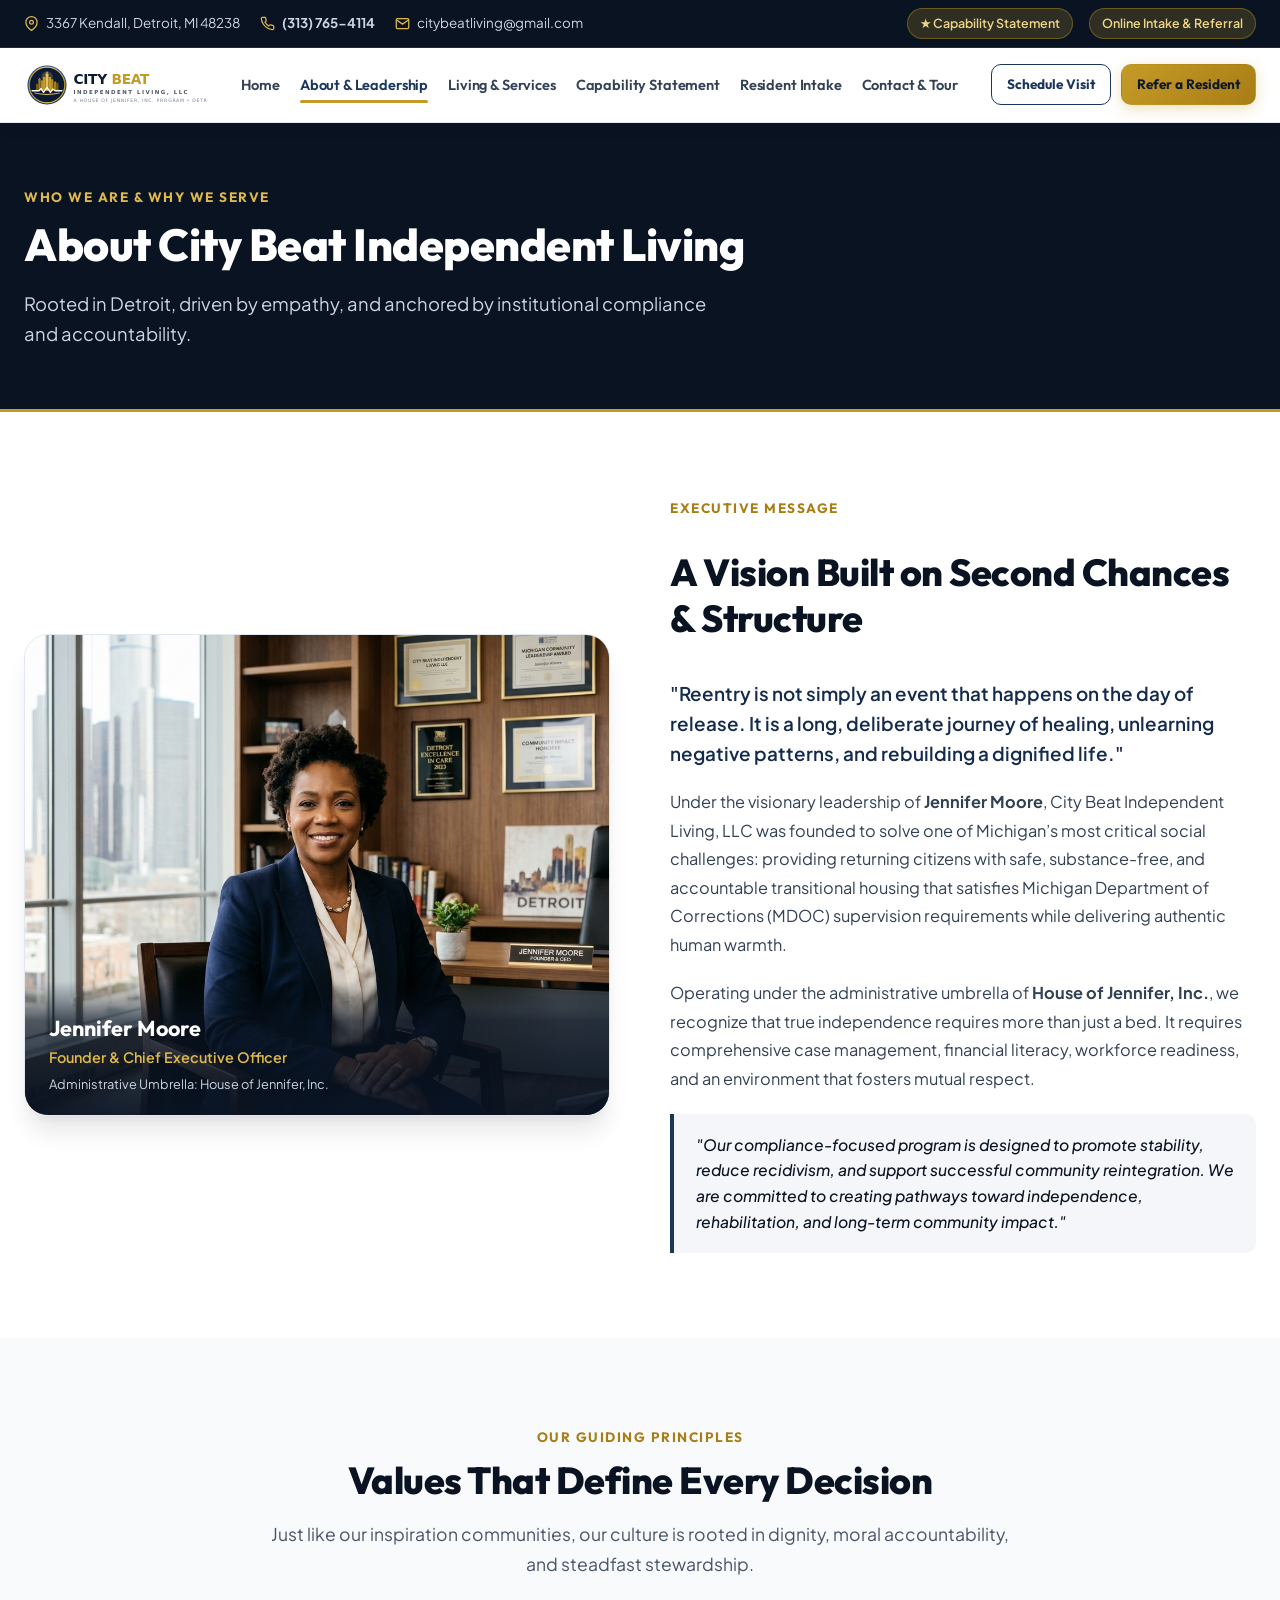
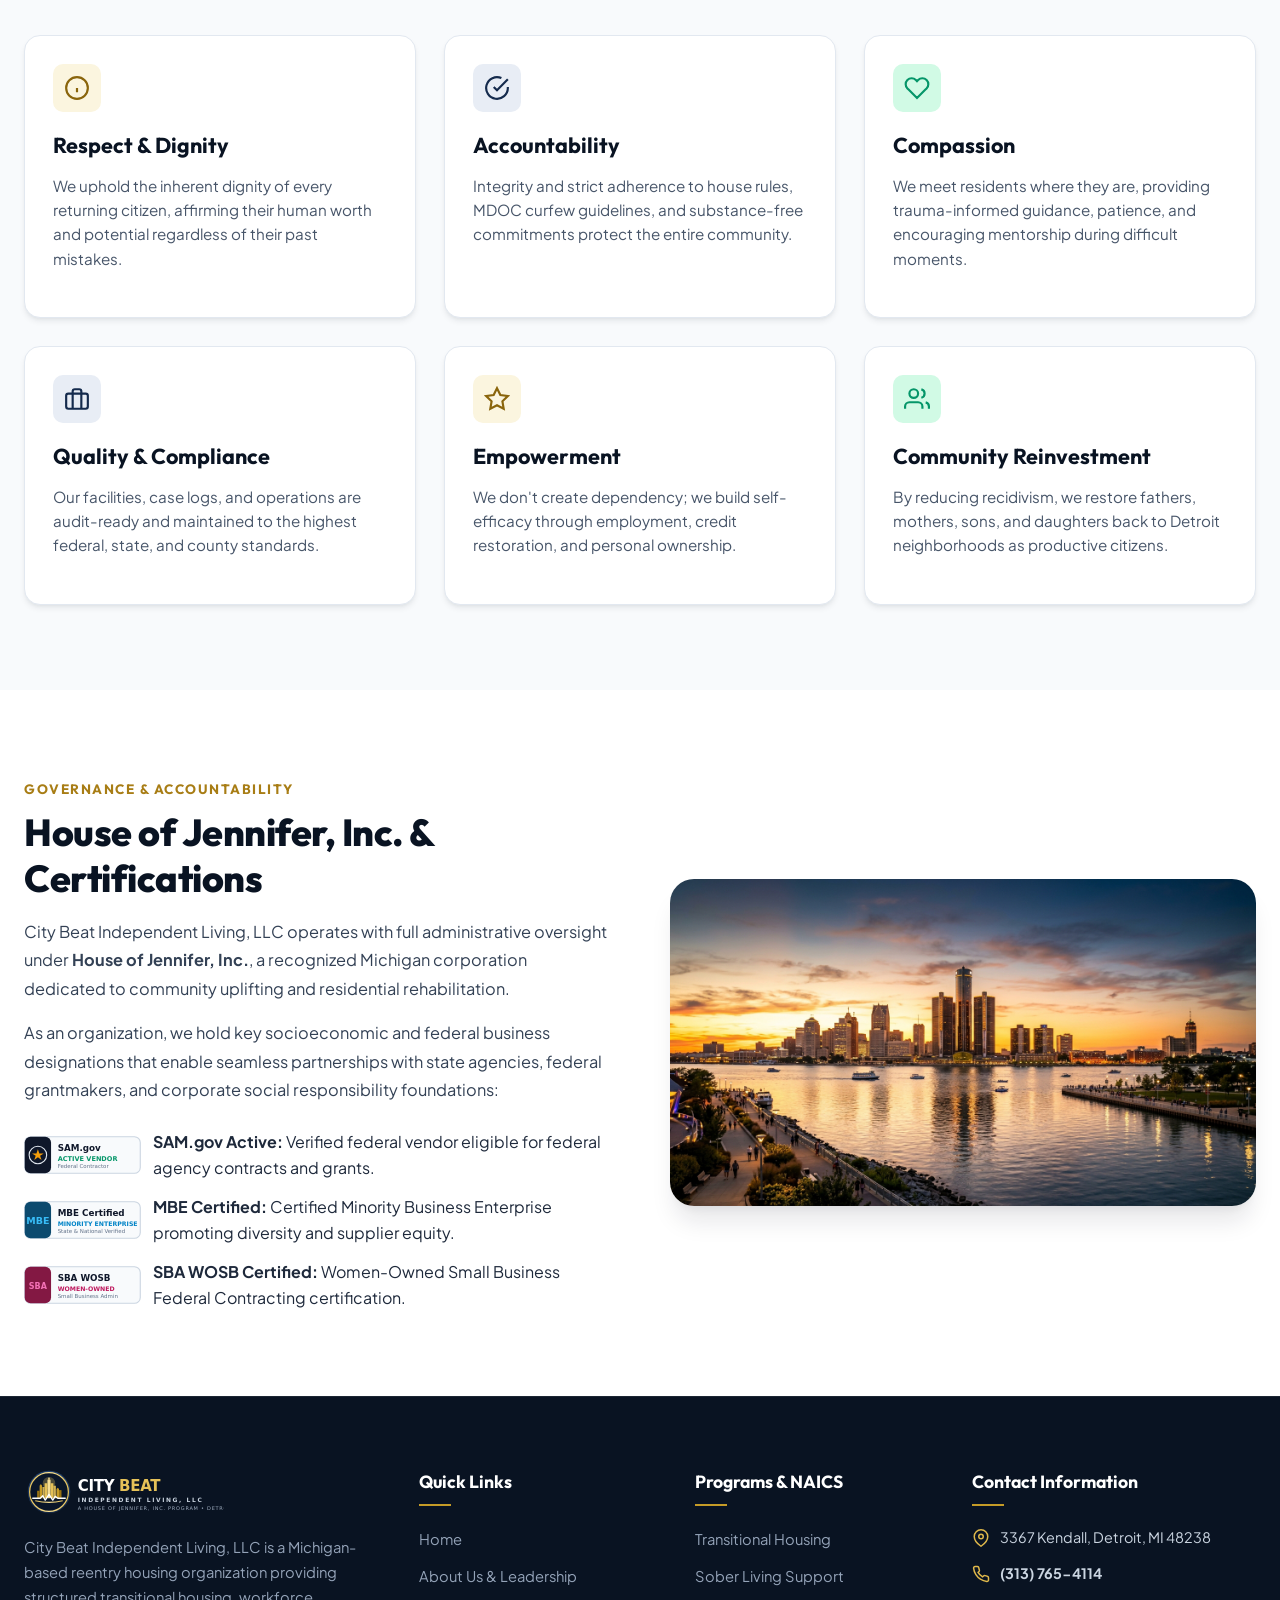
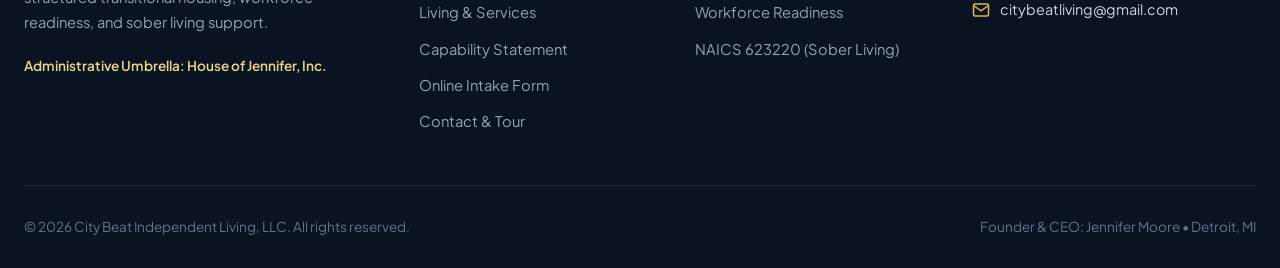
==== commit 3c9ae52b: "Fix mobile navigation hamburger menu toggle and standardize header layout across all pages" ====
--- a/pages/about.html
+++ b/pages/about.html
@@ -28,8 +28,12 @@
         </span>
       </div>
       <div class="top-bar-actions">
-        <a href="capability-statement.html" class="top-pill-btn">★ Capability Statement</a>
-        <a href="resident-application.html" class="top-pill-btn">Online Intake</a>
+        <a href="capability-statement.html" class="top-pill-btn">
+          <span>★ Capability Statement</span>
+        </a>
+        <a href="resident-application.html" class="top-pill-btn">
+          <span>Online Intake &amp; Referral</span>
+        </a>
       </div>
     </div>
   </aside>
@@ -37,17 +41,25 @@
   <!-- Site Navigation Header -->
   <header class="site-header">
     <div class="container nav-container">
-      <a href="../index.html" class="nav-brand">
+      <a href="../index.html" class="nav-brand" aria-label="City Beat Independent Living Home">
         <img src="../assets/icons/logo.svg" alt="City Beat Independent Living Logo" class="brand-logo-img">
       </a>
 
-      <nav class="nav-menu" id="navMenu">
+      <nav class="nav-menu" id="navMenu" aria-label="Main Navigation">
         <a href="../index.html" class="nav-link">Home</a>
         <a href="about.html" class="nav-link active">About &amp; Leadership</a>
         <a href="programs.html" class="nav-link">Living &amp; Services</a>
         <a href="capability-statement.html" class="nav-link">Capability Statement</a>
         <a href="resident-application.html" class="nav-link">Resident Intake</a>
         <a href="contact.html" class="nav-link">Contact &amp; Tour</a>
+        <div class="mobile-nav-cta">
+          <a href="contact.html" class="btn btn-outline btn-sm">Schedule Visit</a>
+          <a href="resident-application.html" class="btn btn-gold btn-sm">Refer a Resident</a>
+          <a href="tel:3137654114" class="mobile-contact-pill">
+            <svg width="15" height="15" viewBox="0 0 24 24" fill="none" stroke="currentColor" stroke-width="2" aria-hidden="true"><path d="M22 16.92v3a2 2 0 0 1-2.18 2 19.79 19.79 0 0 1-8.63-3.07 19.5 19.5 0 0 1-6-6 19.79 19.79 0 0 1-3.07-8.67A2 2 0 0 1 4.11 2h3a2 2 0 0 1 2 1.72 12.84 12.84 0 0 0 .7 2.81 2 2 0 0 1-.45 2.11L8.09 9.91a16 16 0 0 0 6 6l1.27-1.27a2 2 0 0 1 2.11-.45 12.84 12.84 0 0 0 2.81.7A2 2 0 0 1 22 16.92z"></path></svg>
+            <span>Call (313) 765-4114</span>
+          </a>
+        </div>
       </nav>
 
       <div class="nav-cta-group">
@@ -55,8 +67,8 @@
         <a href="resident-application.html" class="btn btn-gold btn-sm">Refer a Resident</a>
       </div>
 
-      <button class="mobile-toggle" id="mobileToggle" aria-label="Toggle navigation">
-        <svg width="28" height="28" viewBox="0 0 24 24" fill="none" stroke="currentColor" stroke-width="2"><line x1="3" y1="12" x2="21" y2="12"></line><line x1="3" y1="6" x2="21" y2="6"></line><line x1="3" y1="18" x2="21" y2="18"></line></svg>
+      <button class="mobile-toggle" id="mobileToggle" aria-label="Open navigation menu" aria-expanded="false">
+        <svg width="26" height="26" viewBox="0 0 24 24" fill="none" stroke="currentColor" stroke-width="2" aria-hidden="true"><line x1="3" y1="12" x2="21" y2="12"></line><line x1="3" y1="6" x2="21" y2="6"></line><line x1="3" y1="18" x2="21" y2="18"></line></svg>
       </button>
     </div>
   </header>
--- a/assets/css/style.css
+++ b/assets/css/style.css
@@ -111,7 +111,7 @@
 /* Container */
 .container {
   width: 100%;
-  max-width: 1240px;
+  max-width: 1280px;
   margin: 0 auto;
   padding: 0 24px;
 }
@@ -213,6 +213,7 @@
   display: flex;
   align-items: center;
   justify-content: space-between;
+  gap: 24px;
   padding: 14px 24px;
 }
 
@@ -220,27 +221,32 @@
   display: flex;
   align-items: center;
   text-decoration: none;
+  flex-shrink: 0;
 }
 
 .brand-logo-img {
-  height: 52px;
+  height: 46px;
   width: auto;
   object-fit: contain;
+  display: block;
 }
 
 .nav-menu {
   display: flex;
   align-items: center;
-  gap: 32px;
+  gap: 20px;
+  flex-shrink: 0;
 }
 
 .nav-link {
   font-family: var(--font-heading);
   font-weight: 600;
-  font-size: 0.95rem;
+  font-size: 0.91rem;
   color: var(--neutral-700);
   position: relative;
   padding: 6px 0;
+  white-space: nowrap;
+  letter-spacing: -0.01em;
   transition: color var(--transition-fast);
 }
 
@@ -269,10 +275,22 @@
 .nav-cta-group {
   display: flex;
   align-items: center;
-  gap: 12px;
-}
-
-/* Mobile Hamburger */
+  gap: 10px;
+  flex-shrink: 0;
+}
+
+.nav-cta-group .btn-sm {
+  padding: 8px 15px;
+  font-size: 0.85rem;
+  white-space: nowrap;
+}
+
+/* Hide mobile drawer actions on desktop */
+.mobile-nav-cta {
+  display: none !important;
+}
+
+/* Mobile Hamburger Toggle (hidden on desktop) */
 .mobile-toggle {
   display: none;
   background: none;
@@ -283,8 +301,32 @@
 }
 
 .mobile-toggle svg {
-  width: 28px;
-  height: 28px;
+  width: 26px;
+  height: 26px;
+}
+
+/* Intermediate Laptop/Desktop Breakpoint - Prevents any navbar cramping */
+@media (min-width: 1025px) and (max-width: 1220px) {
+  .nav-container {
+    gap: 14px;
+    padding: 12px 18px;
+  }
+  .brand-logo-img {
+    height: 40px;
+  }
+  .nav-menu {
+    gap: 12px;
+  }
+  .nav-link {
+    font-size: 0.86rem;
+  }
+  .nav-cta-group {
+    gap: 8px;
+  }
+  .nav-cta-group .btn-sm {
+    padding: 7px 12px;
+    font-size: 0.8rem;
+  }
 }
 
 /* ==========================================================================
@@ -1597,6 +1639,173 @@
    RESPONSIVE MEDIA QUERIES
    ========================================================================== */
 @media (max-width: 1024px) {
+  body.nav-open {
+    overflow: hidden;
+  }
+
+  .top-bar {
+    display: none;
+  }
+
+  .site-header {
+    position: sticky;
+    top: 0;
+    z-index: 1000;
+    background: #ffffff;
+  }
+
+  .nav-container {
+    padding: 12px 20px;
+    position: relative;
+  }
+
+  .brand-logo-img {
+    height: 42px;
+  }
+
+  .nav-cta-group {
+    display: none !important;
+  }
+
+  .mobile-toggle {
+    display: flex;
+    align-items: center;
+    justify-content: center;
+    background: var(--neutral-50);
+    border: 1px solid var(--neutral-200);
+    border-radius: var(--radius-sm);
+    width: 44px;
+    height: 44px;
+    padding: 0;
+    cursor: pointer;
+    color: var(--primary-900);
+    transition: all var(--transition-fast);
+  }
+
+  .mobile-toggle:hover,
+  .mobile-toggle:focus-visible {
+    background: var(--gold-100);
+    color: var(--gold-700);
+    border-color: var(--gold-400);
+    outline: none;
+  }
+
+  .mobile-toggle.active {
+    background: var(--primary-900);
+    color: var(--gold-400);
+    border-color: var(--primary-900);
+  }
+
+  .nav-menu {
+    position: absolute;
+    top: 100%;
+    left: 0;
+    right: 0;
+    background: #ffffff;
+    flex-direction: column;
+    padding: 18px 20px 24px;
+    box-shadow: 0 16px 32px rgba(9, 19, 34, 0.16);
+    border-top: 1px solid var(--neutral-200);
+    border-bottom: 3px solid var(--gold-500);
+    display: none;
+    gap: 0;
+    align-items: stretch;
+    max-height: calc(100dvh - 75px);
+    overflow-y: auto;
+    -webkit-overflow-scrolling: touch;
+    z-index: 999;
+  }
+
+  .nav-menu.open {
+    display: flex;
+    animation: mobileMenuSlideDown 0.2s ease-out;
+  }
+
+  @keyframes mobileMenuSlideDown {
+    from {
+      opacity: 0;
+      transform: translateY(-8px);
+    }
+    to {
+      opacity: 1;
+      transform: translateY(0);
+    }
+  }
+
+  .nav-menu .nav-link {
+    display: flex;
+    align-items: center;
+    justify-content: space-between;
+    padding: 12px 10px;
+    font-size: 1rem;
+    font-weight: 600;
+    color: var(--neutral-800);
+    border-radius: var(--radius-sm);
+    border-bottom: 1px solid var(--neutral-100);
+    transition: all var(--transition-fast);
+  }
+
+  .nav-menu .nav-link::after {
+    display: none;
+  }
+
+  .nav-menu .nav-link:hover {
+    background: var(--neutral-50);
+    color: var(--primary-600);
+    padding-left: 14px;
+  }
+
+  .nav-menu .nav-link.active {
+    background: var(--gold-50);
+    color: var(--primary-900);
+    font-weight: 700;
+    border-left: 3px solid var(--gold-500);
+    padding-left: 12px;
+  }
+
+  .mobile-nav-cta {
+    display: flex !important;
+    flex-direction: column;
+    gap: 10px;
+    width: 100%;
+    margin-top: 14px;
+    padding-top: 16px;
+    border-top: 1px solid var(--neutral-200);
+  }
+
+  .mobile-nav-cta .btn {
+    width: 100%;
+    justify-content: center;
+    padding: 11px 18px;
+    font-size: 0.92rem;
+  }
+
+  .mobile-contact-pill {
+    display: flex;
+    align-items: center;
+    justify-content: center;
+    gap: 8px;
+    padding: 10px;
+    background: var(--primary-50);
+    color: var(--primary-800);
+    border-radius: var(--radius-md);
+    font-size: 0.88rem;
+    font-weight: 600;
+    margin-top: 4px;
+    text-decoration: none;
+    transition: all var(--transition-fast);
+  }
+
+  .mobile-contact-pill svg {
+    color: var(--gold-600);
+    flex-shrink: 0;
+  }
+
+  .mobile-contact-pill:hover {
+    background: var(--gold-100);
+    color: var(--gold-700);
+  }
+
   .hero-grid {
     grid-template-columns: 1fr;
     gap: 40px;
@@ -1623,32 +1832,6 @@
 }
 
 @media (max-width: 768px) {
-  .top-bar {
-    display: none;
-  }
-  .mobile-toggle {
-    display: block;
-  }
-  .nav-menu {
-    position: fixed;
-    top: 76px;
-    left: 0;
-    right: 0;
-    background: var(--white);
-    flex-direction: column;
-    padding: 24px;
-    box-shadow: var(--shadow-xl);
-    border-bottom: 2px solid var(--primary-600);
-    display: none;
-    gap: 18px;
-    align-items: flex-start;
-  }
-  .nav-menu.open {
-    display: flex;
-  }
-  .nav-cta-group {
-    display: none;
-  }
   .hero-title {
     font-size: 2.15rem;
   }
